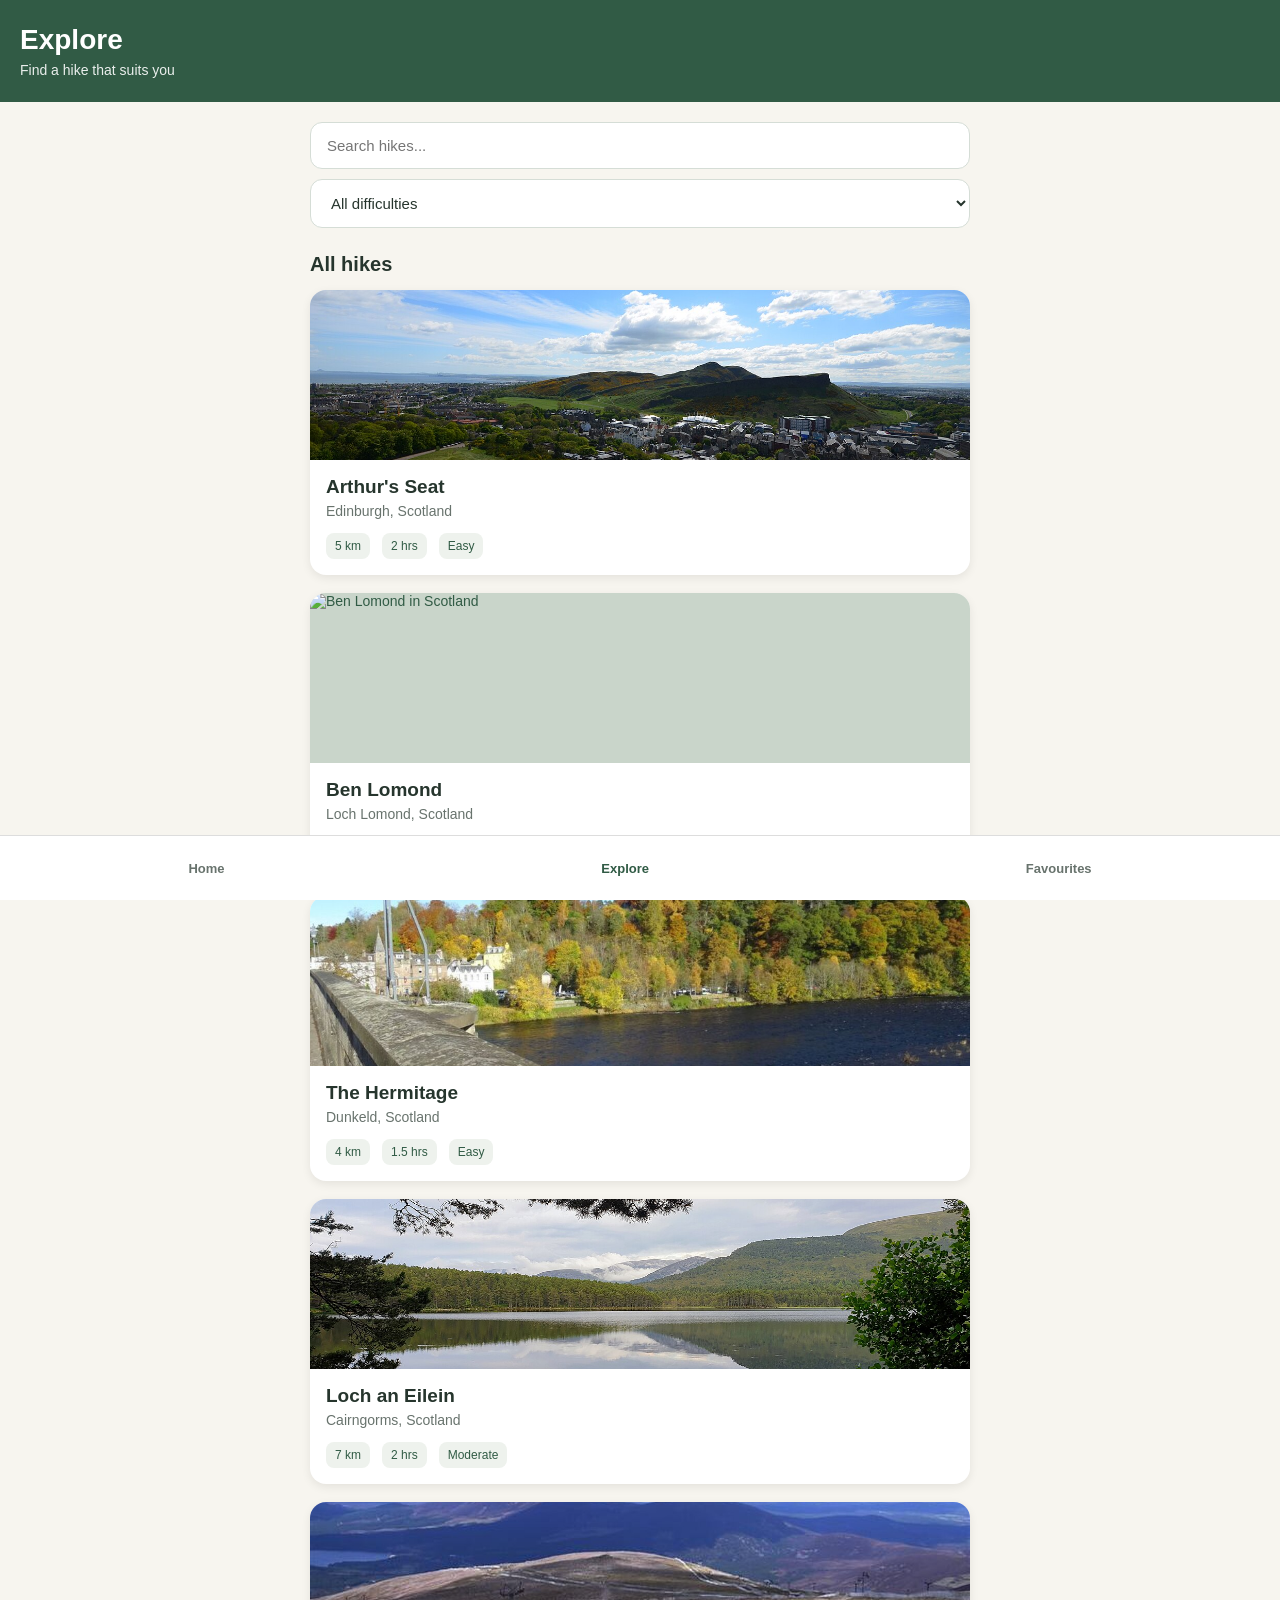
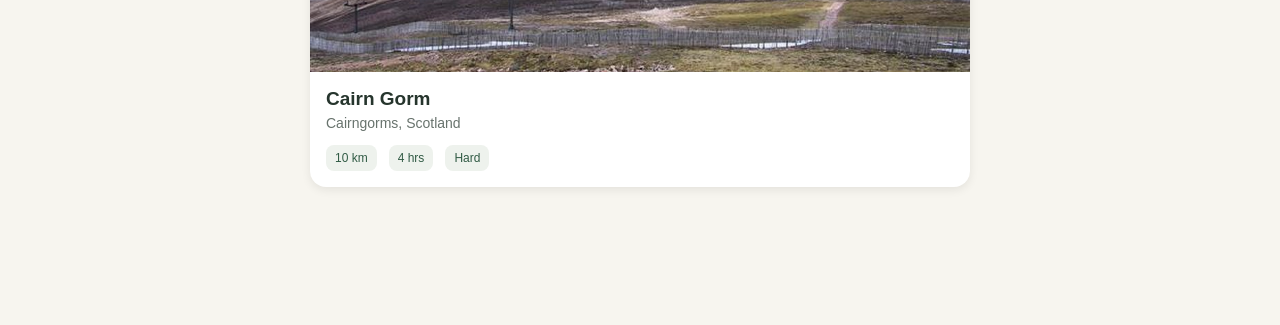
==== explore.html @ 50fe279d "Add HikeBuddy project files" ====
<!DOCTYPE html>
<html lang="en">
<head>
    <meta charset="UTF-8">
    <meta name="viewport" content="width=device-width, initial-scale=1.0">

    <title>Explore - HikeBuddy</title>

    <link rel="stylesheet" href="style.css">
    <link rel="manifest" href="manifest.json">
</head>

<body>

    <header class="header">
        <h1>Explore</h1>
        <p>Find a hike that suits you</p>
    </header>


    <main>

        <div class="search-box">

            <input
                type="text"
                id="search-input"
                placeholder="Search hikes..."
            >
        
            <select id="difficulty-filter">
                <option value="all">All difficulties</option>
                <option value="easy">Easy</option>
                <option value="moderate">Moderate</option>
                <option value="hard">Hard</option>
            </select>
        
        </div>


        <section>

            <div class="section-heading">
                <h2>All hikes</h2>
            </div>


            <div id="hike-list">

                <!-- Arthur's Seat -->
                <article class="hike-card"
                    onclick="openHike('arthurs-seat')">
            
                    <div class="hike-image">
                        <img src="images/arthurs-seat.jpg" alt="Arthur's Seat in Edinburgh">
                    </div>
            
                    <div class="hike-info">
                        <h3>Arthur's Seat</h3>
                        <p>Edinburgh, Scotland</p>
            
                        <div class="hike-details">
                            <span>5 km</span>
                            <span>2 hrs</span>
                            <span>Easy</span>
                        </div>
                    </div>
            
                </article>
            
            
                <!-- Ben Lomond -->
                <article class="hike-card"
                    onclick="openHike('ben-lomond')">
            
                    <div class="hike-image">
                        <img src="images/ben-lomond.jpg" alt="Ben Lomond in Scotland">
                    </div>
            
                    <div class="hike-info">
                        <h3>Ben Lomond</h3>
                        <p>Loch Lomond, Scotland</p>
            
                        <div class="hike-details">
                            <span>12 km</span>
                            <span>5 hrs</span>
                            <span>Hard</span>
                        </div>
                    </div>
            
                </article>
            
            
                <!-- The Hermitage -->
                <article class="hike-card"
                    onclick="openHike('the-hermitage')">
            
                    <div class="hike-image">
                        <img src="images/the-hermitage.jpg" alt="The Hermitage in Dunkeld">
                    </div>
            
                    <div class="hike-info">
                        <h3>The Hermitage</h3>
                        <p>Dunkeld, Scotland</p>
            
                        <div class="hike-details">
                            <span>4 km</span>
                            <span>1.5 hrs</span>
                            <span>Easy</span>
                        </div>
                    </div>
            
                </article>
            
            
                <!-- Loch an Eilein -->
                <article class="hike-card"
                    onclick="openHike('loch-an-eilein')">
            
                    <div class="hike-image">
                        <img src="images/loch-an-eilein.jpg" alt="Loch an Eilein in the Cairngorms">
                    </div>
            
                    <div class="hike-info">
                        <h3>Loch an Eilein</h3>
                        <p>Cairngorms, Scotland</p>
            
                        <div class="hike-details">
                            <span>7 km</span>
                            <span>2 hrs</span>
                            <span>Moderate</span>
                        </div>
                    </div>
            
                </article>
            
            
                                <!-- Cairn Gorm -->
                                <article class="hike-card"
                                onclick="openHike('cairn-gorm')">
            
                                <div class="hike-image">
                                    <img src="images/cairn-gorm.jpg" alt="Cairn Gorm in the Cairngorms">
                                </div>
            
                                <div class="hike-info">
                                    <h3>Cairn Gorm</h3>
                                    <p>Cairngorms, Scotland</p>
            
                                    <div class="hike-details">
                                        <span>10 km</span>
                                        <span>4 hrs</span>
                                        <span>Hard</span>
                                    </div>
                                </div>
            
                            </article>
            
                        </div> <!-- closes hike-list -->
            
                        <p id="no-results" class="no-results">
                            No hikes found. Try a different search or difficulty.
                        </p>
            
                    </section>
            
                </main>

    <nav class="bottom-nav">

        <a href="index.html">
            Home
        </a>

        <a href="explore.html" class="active">
            Explore
        </a>

        <a href="favourites.html">
            Favourites
        </a>

    </nav>


    <script src="app.js"></script>

    <script>
        const searchInput = document.getElementById("search-input");
        const difficultyFilter = document.getElementById("difficulty-filter");
        const hikeCards = document.querySelectorAll(".hike-card");
        const noResults = document.getElementById("no-results");
    
        function filterHikes() {
    
            const searchTerm = searchInput.value.trim().toLowerCase();
            const selectedDifficulty = difficultyFilter.value;
    
            let visibleCount = 0;
    
            hikeCards.forEach(function(card) {
    
                const hikeName = card
                    .querySelector("h3")
                    .textContent
                    .toLowerCase();
    
                const difficulty = card
                    .querySelector(".hike-details span:last-child")
                    .textContent
                    .toLowerCase();
    
                const matchesSearch = hikeName.includes(searchTerm);
    
                const matchesDifficulty =
                    selectedDifficulty === "all" ||
                    difficulty === selectedDifficulty;
    
                if (matchesSearch && matchesDifficulty) {
                    card.style.display = "";
                    visibleCount++;
                } else {
                    card.style.display = "none";
                }
            });
    
            if (visibleCount === 0) {
                noResults.style.display = "block";
            } else {
                noResults.style.display = "none";
            }
        }
    
        searchInput.addEventListener("input", filterHikes);
    
        difficultyFilter.addEventListener("change", filterHikes);
    </script>
</body>
</html>
---- style.css ----
* {
    box-sizing: border-box;
    margin: 0;
    padding: 0;
}

body {
    font-family: Arial, sans-serif;
    background-color: #f7f5ef;
    color: #26352d;
    padding-bottom: 100px;
}

/* Header */
.header {
    background-color: #315b45;
    color: white;
    padding: 24px 20px;
}

.header h1 {
    font-size: 28px;
    margin-bottom: 6px;
}

.header p {
    font-size: 14px;
    opacity: 0.9;
}

/* Main content */
main {
    max-width: 700px;
    margin: 0 auto;
    padding: 20px;
}

/* Welcome section */
.welcome {
    margin-bottom: 28px;
}

.welcome h2 {
    font-size: 24px;
    margin-bottom: 8px;
}

.welcome p {
    color: #68736d;
    line-height: 1.5;
}

/* Section heading */
.section-heading {
    display: flex;
    justify-content: space-between;
    align-items: center;
    margin-bottom: 14px;
}

.section-heading h2 {
    font-size: 20px;
}

.section-heading a {
    color: #315b45;
    text-decoration: none;
    font-size: 14px;
    font-weight: bold;
}

/* Hike cards */
.hike-card {
    background-color: white;
    border-radius: 16px;
    overflow: hidden;
    margin-bottom: 18px;
    box-shadow: 0 3px 10px rgba(0, 0, 0, 0.08);
}

.hike-image {
    height: 170px;
    background-color: #c9d5ca;
    display: flex;
    justify-content: center;
    align-items: center;
    color: #315b45;
    font-size: 14px;
}

.hike-info {
    padding: 16px;
}

.hike-info h3 {
    font-size: 19px;
    margin-bottom: 5px;
}

.hike-info p {
    color: #68736d;
    font-size: 14px;
    margin-bottom: 14px;
}

.hike-details {
    display: flex;
    gap: 12px;
    flex-wrap: wrap;
}

.hike-details span {
    background-color: #eef2ed;
    color: #315b45;
    padding: 6px 9px;
    border-radius: 8px;
    font-size: 12px;
}

/* Bottom navigation */
.bottom-nav {
    position: fixed;
    bottom: 0;
    left: 0;
    right: 0;
    height: 65px;
    background-color: white;
    border-top: 1px solid #ddd;
    display: flex;
    justify-content: space-around;
    align-items: center;
    z-index: 9999;
}

.bottom-nav a {
    color: #68736d;
    text-decoration: none;
    font-size: 13px;
    font-weight: bold;
}

.bottom-nav a.active {
    color: #315b45;
}
/* Back button */
.back-button {
    display: inline-block;
    margin-bottom: 18px;
    color: #315b45;
    text-decoration: none;
    font-weight: bold;
}


/* Hike details */
.details-card {
    background-color: white;
    border-radius: 16px;
    overflow: hidden;
    box-shadow: 0 3px 10px rgba(0, 0, 0, 0.08);
}

.details-image {
    height: 150px;
    background-color: #c9d5ca;
    display: flex;
    justify-content: center;
    align-items: center;
    color: #315b45;
}
.details-image img {
    width: 100%;
    height: 100%;
    object-fit: cover;
    display: block;
}

.details-info {
    padding: 20px;
    padding-bottom: 150px;
}

.details-info h2 {
    font-size: 28px;
    margin-bottom: 5px;
}

.location {
    color: #68736d;
    margin-bottom: 18px;
}

.details-info h3 {
    margin-top: 24px;
    margin-bottom: 8px;
    font-size: 18px;
}

.details-info p {
    color: #68736d;
    line-height: 1.6;
}


/* Buttons */
.favourite-button,
.map-button {
    width: 100%;
    padding: 13px;
    margin-top: 18px;
    border-radius: 10px;
    font-size: 15px;
    font-weight: bold;
    cursor: pointer;
}

.favourite-button {
    background-color: #eef2ed;
    color: #315b45;
    border: 1px solid #315b45;
}

.map-button {
    background-color: #315b45;
    color: white;
    border: none;
}

.location-button {
    display: inline-block;
    width: auto;
    padding: 9px 14px;
    margin-top: 10px;
    margin-bottom: 10px;
    border-radius: 10px;
    font-size: 13px;
    font-weight: bold;
    cursor: pointer;
    background-color: #eef2ed;
    color: #315b45;
    border: 1px solid #315b45;
}

.empty-favourites {
    background-color: white;
    border-radius: 16px;
    padding: 30px 20px;
    text-align: center;
}

.empty-favourites h3 {
    margin-bottom: 8px;
}

.empty-favourites p {
    color: #68736d;
    line-height: 1.5;
}
.search-box {
    margin-bottom: 25px;
}

.search-box input {
    width: 100%;
    padding: 14px 16px;
    border: 1px solid #d5ddd6;
    border-radius: 12px;
    font-size: 15px;
    outline: none;
}

.search-box input:focus {
    border-color: #315b45;
}
.search-box {
    display: flex;
    flex-direction: column;
    gap: 10px;
    margin-bottom: 25px;
}

.search-box select {
    width: 100%;
    padding: 14px 16px;
    border: 1px solid #d5ddd6;
    border-radius: 12px;
    font-size: 15px;
    background-color: white;
    color: #26352d;
}
.weather-section {
    background-color: white;
    border-radius: 16px;
    padding: 18px;
    margin-top: 8px;
    box-shadow: 0 3px 10px rgba(0, 0, 0, 0.08);
}

.weather-section h3 {
    margin-bottom: 8px;
    font-size: 18px;
}

.weather-section p {
    color: #68736d;
    line-height: 1.5;
}
#map {
    height: 300px;
    width: 100%;
    margin-top: 18px;
    margin-bottom: 30px;
    border-radius: 16px;
    overflow: hidden;
    position: relative;
    z-index: 1;
}

.bottom-nav {
    z-index: 10000;
}
.hike-image img {
    width: 100%;
    height: 100%;
    object-fit: cover;
    display: block;
}
.no-results {
    display: none;
    background-color: white;
    border-radius: 16px;
    padding: 25px 20px;
    text-align: center;
    color: #68736d;
    line-height: 1.5;
    margin-top: 10px;
}
#favourites-list .hike-card {
    overflow: hidden;
}

#favourites-list .hike-card .hike-image {
    height: 170px !important;
    width: 100% !important;
    overflow: hidden !important;
}

#favourites-list .hike-card .hike-image img {
    width: 100% !important;
    height: 170px !important;
    max-width: 100% !important;
    object-fit: cover !important;
    display: block !important;
}
.site-logo {
    width: 64px;
    height: 64px;
    object-fit: contain;
    display: block;
    margin-bottom: 10px;
}
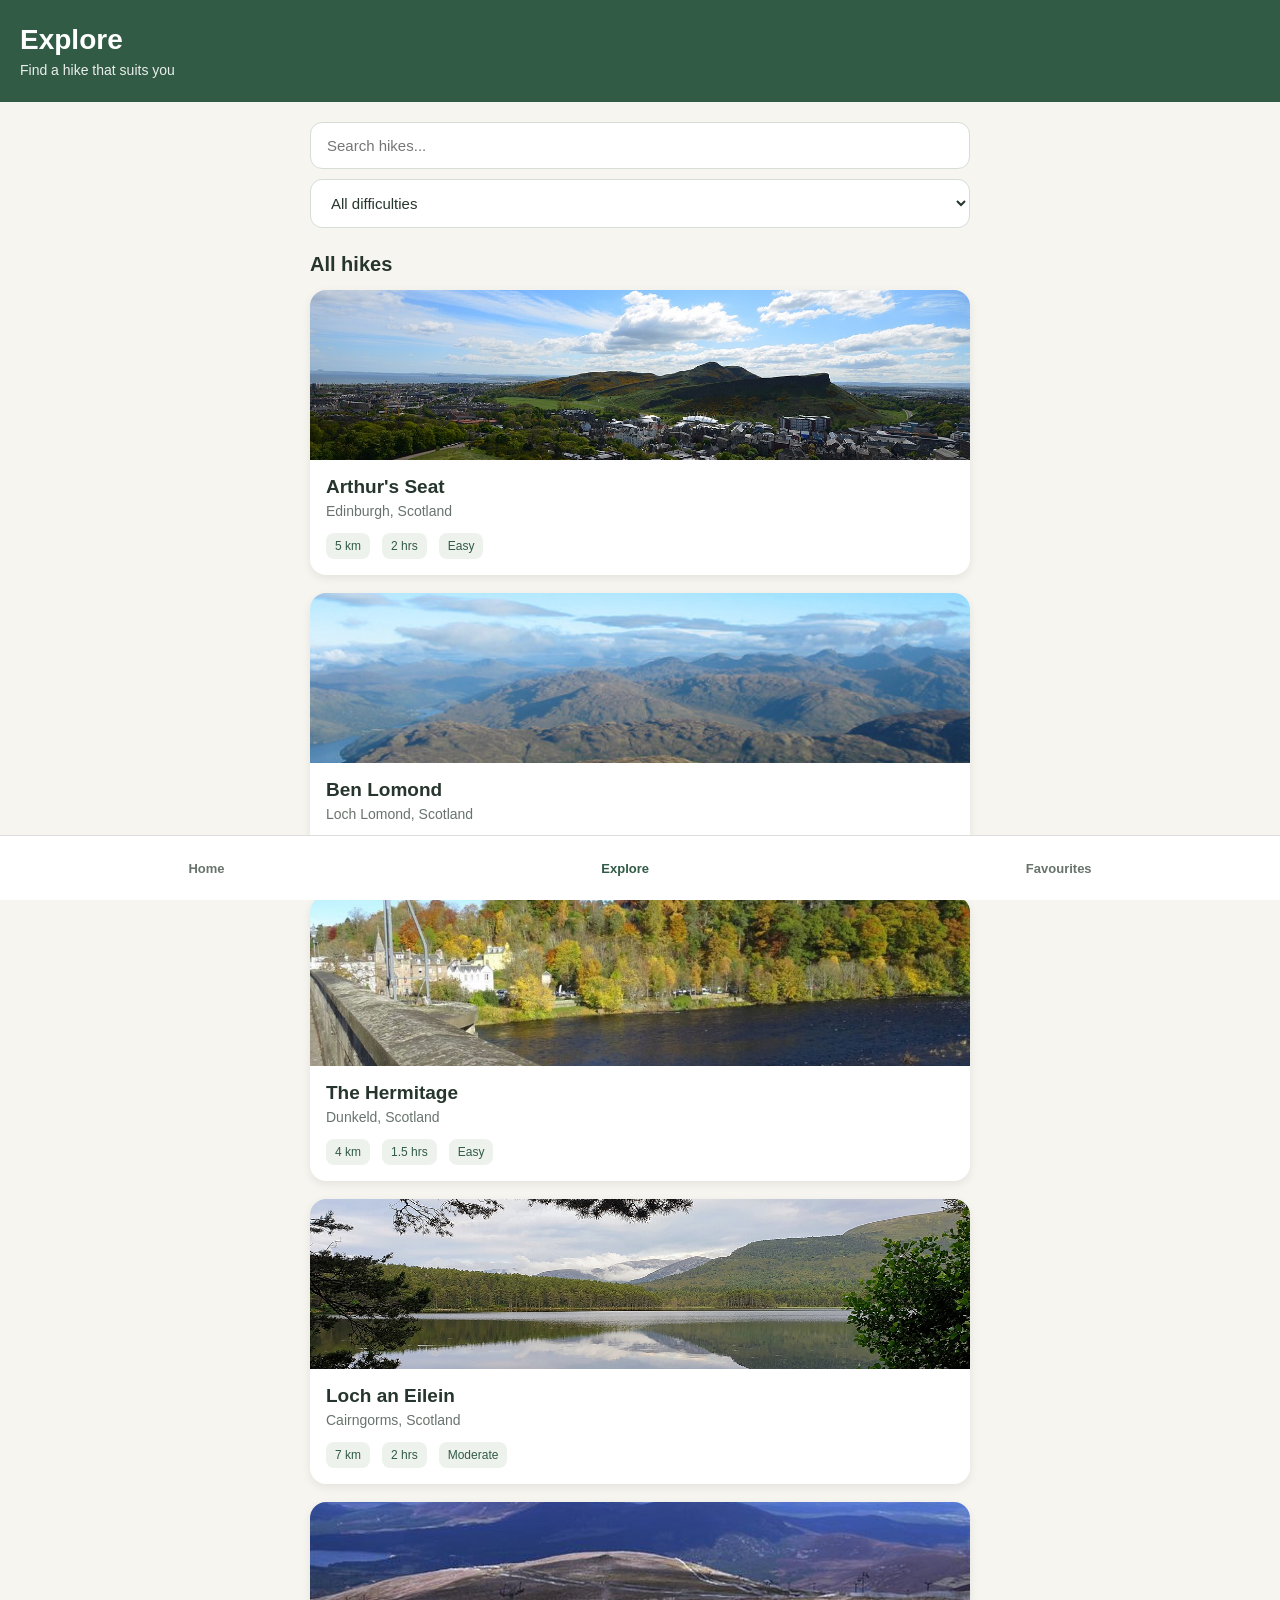
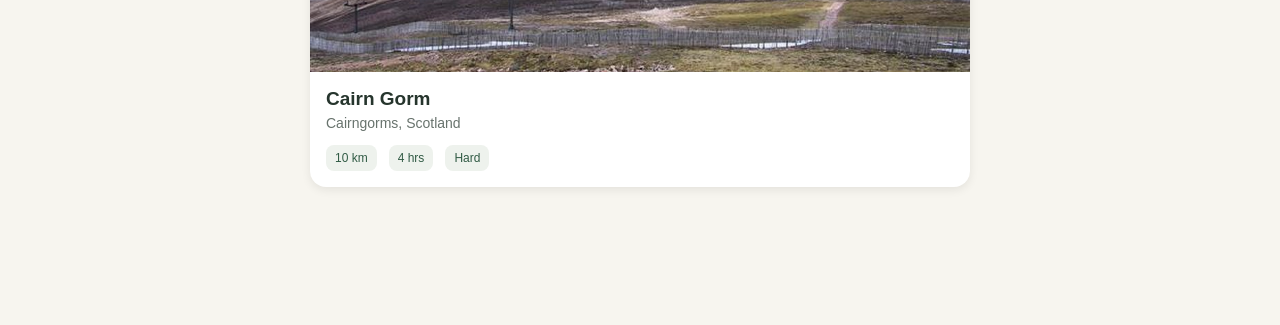
==== commit cdcc4209: "Update explore.html" ====
--- a/explore.html
+++ b/explore.html
@@ -191,49 +191,54 @@
         const hikeCards = document.querySelectorAll(".hike-card");
         const noResults = document.getElementById("no-results");
     
-        function filterHikes() {
-    
-            const searchTerm = searchInput.value.trim().toLowerCase();
-            const selectedDifficulty = difficultyFilter.value;
-    
-            let visibleCount = 0;
-    
-            hikeCards.forEach(function(card) {
-    
-                const hikeName = card
-                    .querySelector("h3")
-                    .textContent
-                    .toLowerCase();
-    
-                const difficulty = card
-                    .querySelector(".hike-details span:last-child")
-                    .textContent
-                    .toLowerCase();
-    
-                const matchesSearch = hikeName.includes(searchTerm);
-    
-                const matchesDifficulty =
-                    selectedDifficulty === "all" ||
-                    difficulty === selectedDifficulty;
-    
-                if (matchesSearch && matchesDifficulty) {
-                    card.style.display = "";
-                    visibleCount++;
-                } else {
-                    card.style.display = "none";
-                }
-            });
-    
-            if (visibleCount === 0) {
-                noResults.style.display = "block";
-            } else {
-                noResults.style.display = "none";
-            }
+        const distanceFilter = document.getElementById("distance-filter");
+
+function filterHikes() {
+    const searchTerm = searchInput.value.trim().toLowerCase();
+    const selectedDifficulty = difficultyFilter.value;
+    const selectedDistance = distanceFilter.value;
+
+    let visibleCount = 0;
+
+    hikeCards.forEach(function(card) {
+        const hikeName = card.querySelector("h3").textContent.toLowerCase();
+
+        const difficulty = card.querySelector(
+            ".hike-details span:last-child"
+        ).textContent.toLowerCase();
+
+        const distanceText = card.querySelector(
+            ".hike-details span:first-child"
+        ).textContent;
+
+        const distance = parseFloat(distanceText);
+
+        const matchesSearch = hikeName.includes(searchTerm);
+
+        const matchesDifficulty =
+            selectedDifficulty === "all" ||
+            difficulty === selectedDifficulty;
+
+        const matchesDistance =
+            selectedDistance === "all" ||
+            (selectedDistance === "short" && distance < 5) ||
+            (selectedDistance === "medium" && distance >= 5 && distance < 10) ||
+            (selectedDistance === "long" && distance >= 10);
+
+        if (matchesSearch && matchesDifficulty && matchesDistance) {
+            card.style.display = "";
+            visibleCount++;
+        } else {
+            card.style.display = "none";
         }
-    
-        searchInput.addEventListener("input", filterHikes);
-    
-        difficultyFilter.addEventListener("change", filterHikes);
+    });
+
+    noResults.style.display = visibleCount === 0 ? "block" : "none";
+}
+
+searchInput.addEventListener("input", filterHikes);
+difficultyFilter.addEventListener("change", filterHikes);
+distanceFilter.addEventListener("change", filterHikes);
     </script>
 </body>
 </html>
--- a/style.css
+++ b/style.css
@@ -340,22 +340,100 @@
 }
 
 #favourites-list .hike-card .hike-image {
-    height: 170px !important;
+    height: 170px;
     width: 100% !important;
     overflow: hidden !important;
 }
 
 #favourites-list .hike-card .hike-image img {
     width: 100% !important;
-    height: 170px !important;
+    height: 170px;
     max-width: 100% !important;
     object-fit: cover !important;
     display: block !important;
 }
-.site-logo {
-    width: 64px;
-    height: 64px;
-    object-fit: contain;
-    display: block;
-    margin-bottom: 10px;
-}+/* Expanding favourite hike cards */
+
+.favourite-card {
+    display: block;
+    color: inherit;
+    text-decoration: none;
+    transition: box-shadow 0.4s ease, transform 0.4s ease;
+}
+
+.favourite-card .hike-image {
+    height: 170px;
+    transition: height 0.45s ease;
+}
+
+.favourite-card .hike-image img {
+    width: 100%;
+    height: 100%;
+    object-fit: cover;
+    display: block;
+}
+
+.favourite-card.is-expanded .hike-image {
+    height: 310px;
+}
+
+.favourite-card.is-expanded {
+    box-shadow: 0 7px 22px rgba(0, 0, 0, 0.14);
+}
+
+.favourite-card:focus-visible {
+    outline: 3px solid #315b45;
+    outline-offset: 3px;
+}
+
+@media (max-width: 600px) {
+    .favourite-card.is-expanded .hike-image {
+        height: 250px;
+    }
+}
+
+@media (prefers-reduced-motion: reduce) {
+    .favourite-card,
+    .favourite-card .hike-image {
+        transition: none;
+    }
+}
+.favourite-card.is-expanded .hike-image {
+    height: 310px !important;
+}
+
+@media (max-width: 600px) {
+    #favourite-card.is-expanded .hike-image {
+        height: 250px;
+    }
+}
+.favourite-card .hike-image {
+    display: block;
+    overflow: hidden;
+}
+
+.favourite-card .hike-image img {
+    width: 100%;
+    height: 170px;
+    object-fit: cover;
+    display: block;
+}
+
+.favourite-card.is-expanded .hike-image img {
+    height: 310px;
+}
+
+@media (max-width: 600px) {
+    .favourite-card.is-expanded .hike-image img {
+        height: 250px;
+    }
+}
+#favourites-list .favourite-card.is-expanded .hike-image img {
+    height: 310px;
+}
+
+@media (max-width: 600px) {
+    #favourites-list .favourite-card.is-expanded .hike-image img {
+        height: 250px;
+    }
+}
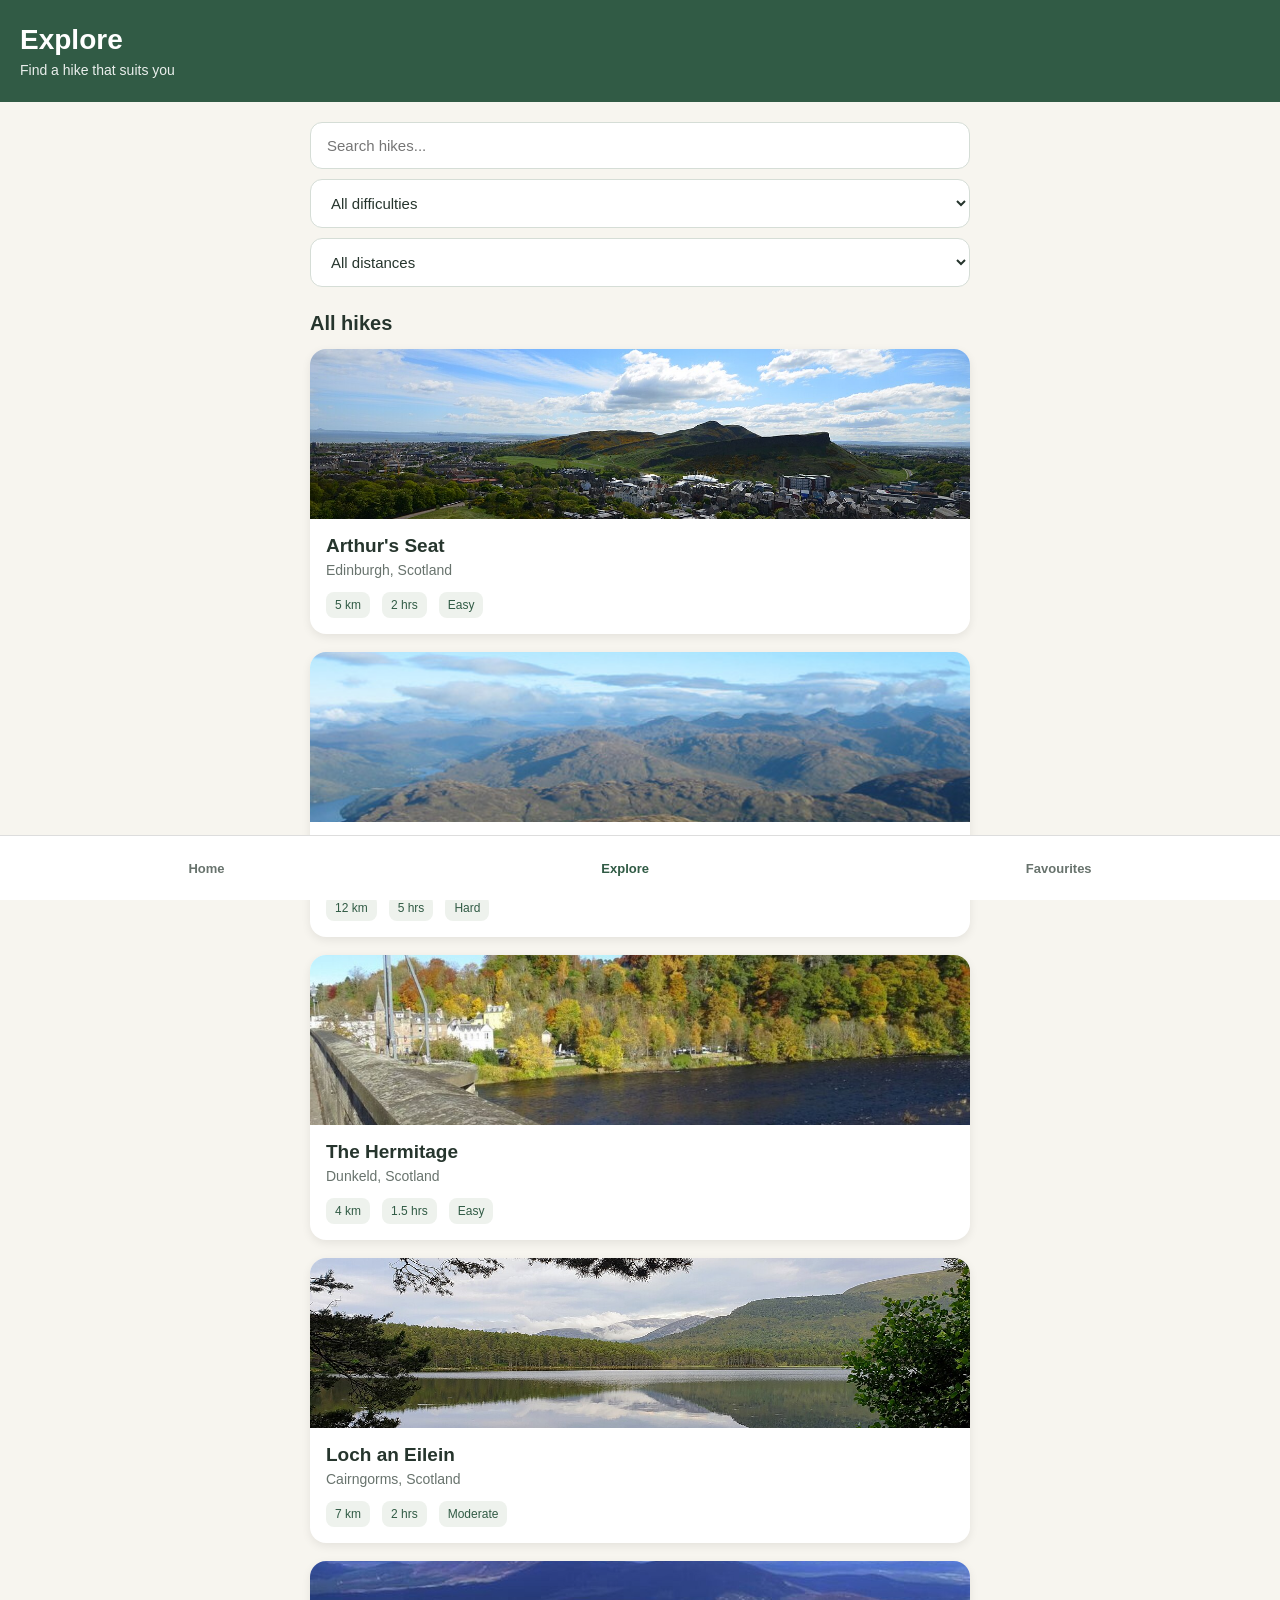
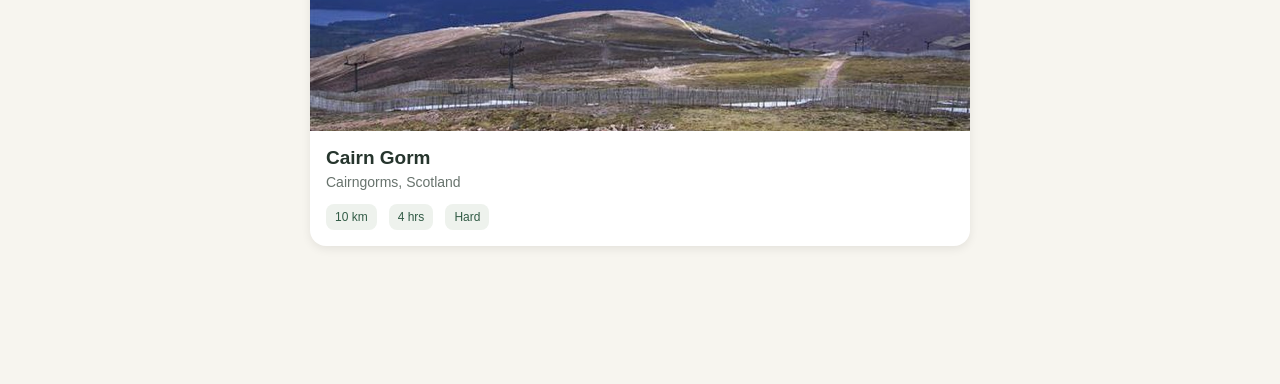
==== commit 331e00d8: "Update explore.html" ====
--- a/explore.html
+++ b/explore.html
@@ -33,8 +33,13 @@
                 <option value="easy">Easy</option>
                 <option value="moderate">Moderate</option>
                 <option value="hard">Hard</option>
-            </select>
-        
+                   </select>
+                <select id="distance-filter">
+    <option value="all">All distances</option>
+    <option value="short">Under 5 km</option>
+    <option value="medium">5–10 km</option>
+    <option value="long">10+ km</option>
+</select> 
         </div>
 
 
@@ -190,8 +195,8 @@
         const difficultyFilter = document.getElementById("difficulty-filter");
         const hikeCards = document.querySelectorAll(".hike-card");
         const noResults = document.getElementById("no-results");
-    
-        const distanceFilter = document.getElementById("distance-filter");
+
+const distanceFilter = document.getElementById("distance-filter");
 
 function filterHikes() {
     const searchTerm = searchInput.value.trim().toLowerCase();
